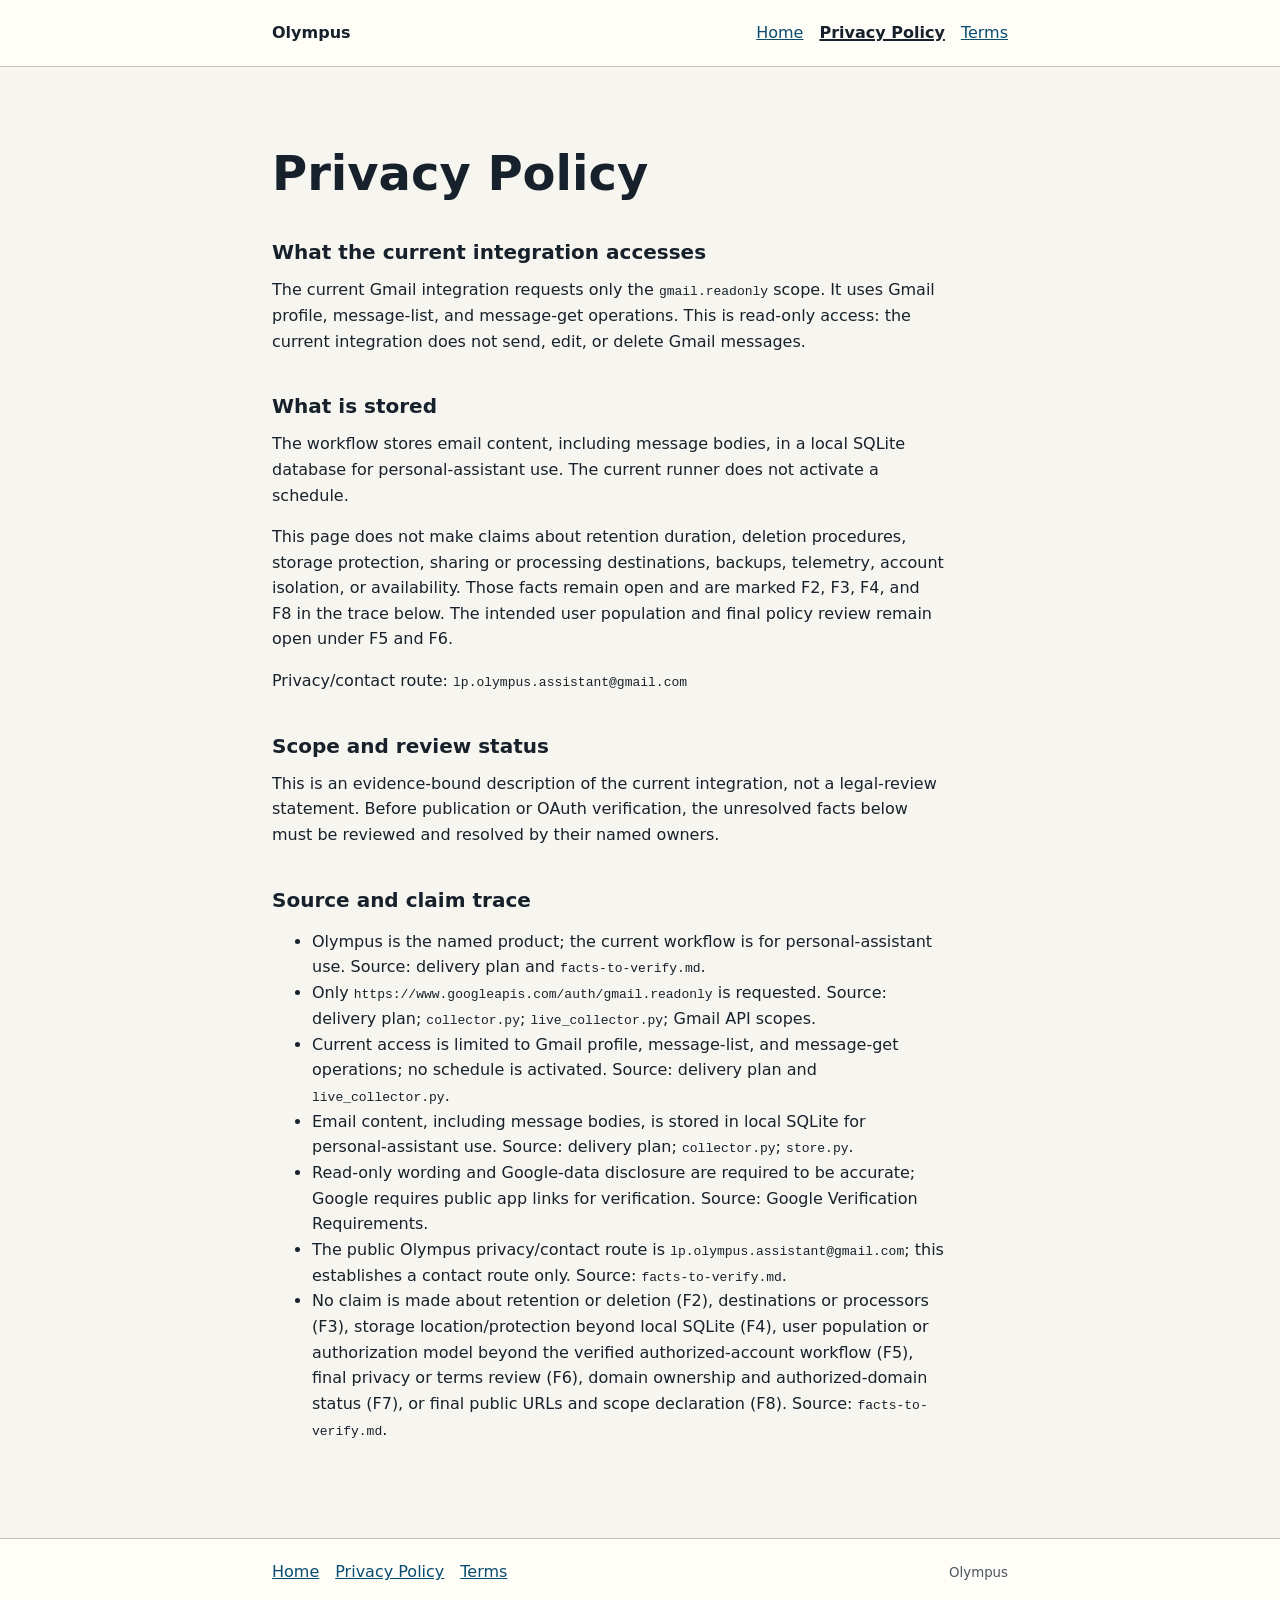
==== privacy/index.html @ 6cd53a34 "Add files via upload" ====
<!doctype html>
<html lang="en">
<head>
  <meta charset="utf-8">
  <meta name="viewport" content="width=device-width, initial-scale=1">
  <title>Privacy Policy | Olympus</title>
  <link rel="stylesheet" href="/styles.css">
</head>
<body>
  <header class="site-header">
    <div class="site-shell">
      <a class="brand" href="/">Olympus</a>
      <nav class="site-nav" aria-label="Primary navigation">
        <a href="/">Home</a>
        <a href="/privacy/" aria-current="page">Privacy Policy</a>
        <a href="/terms/">Terms</a>
      </nav>
    </div>
  </header>
  <main class="site-shell">
    <article>
      <h1>Privacy Policy</h1>
      <h2>What the current integration accesses</h2>
      <p>The current Gmail integration requests only the <code>gmail.readonly</code> scope. It uses Gmail profile, message-list, and message-get operations. This is read-only access: the current integration does not send, edit, or delete Gmail messages.</p>
      <h2>What is stored</h2>
      <p>The workflow stores email content, including message bodies, in a local SQLite database for personal-assistant use. The current runner does not activate a schedule.</p>
      <p>This page does not make claims about retention duration, deletion procedures, storage protection, sharing or processing destinations, backups, telemetry, account isolation, or availability. Those facts remain open and are marked F2, F3, F4, and F8 in the trace below. The intended user population and final policy review remain open under F5 and F6.</p>
      <p>Privacy/contact route: <code>lp.olympus.assistant@gmail.com</code></p>
      <h2>Scope and review status</h2>
      <p>This is an evidence-bound description of the current integration, not a legal-review statement. Before publication or OAuth verification, the unresolved facts below must be reviewed and resolved by their named owners.</p>
      <section id="source-and-claim-trace">
        <h2>Source and claim trace</h2>
        <ul>
          <li>Olympus is the named product; the current workflow is for personal-assistant use. Source: delivery plan and <code>facts-to-verify.md</code>.</li>
          <li>Only <code>https://www.googleapis.com/auth/gmail.readonly</code> is requested. Source: delivery plan; <code>collector.py</code>; <code>live_collector.py</code>; Gmail API scopes.</li>
          <li>Current access is limited to Gmail profile, message-list, and message-get operations; no schedule is activated. Source: delivery plan and <code>live_collector.py</code>.</li>
          <li>Email content, including message bodies, is stored in local SQLite for personal-assistant use. Source: delivery plan; <code>collector.py</code>; <code>store.py</code>.</li>
          <li>Read-only wording and Google-data disclosure are required to be accurate; Google requires public app links for verification. Source: Google Verification Requirements.</li>
          <li>The public Olympus privacy/contact route is <code>lp.olympus.assistant@gmail.com</code>; this establishes a contact route only. Source: <code>facts-to-verify.md</code>.</li>
          <li>No claim is made about retention or deletion (F2), destinations or processors (F3), storage location/protection beyond local SQLite (F4), user population or authorization model beyond the verified authorized-account workflow (F5), final privacy or terms review (F6), domain ownership and authorized-domain status (F7), or final public URLs and scope declaration (F8). Source: <code>facts-to-verify.md</code>.</li>
        </ul>
      </section>
    </article>
  </main>
  <footer class="site-footer">
    <div class="site-shell">
      <nav class="site-nav" aria-label="Footer navigation">
        <a href="/">Home</a>
        <a href="/privacy/">Privacy Policy</a>
        <a href="/terms/">Terms</a>
      </nav>
      <small>Olympus</small>
    </div>
  </footer>
</body>
</html>
---- styles.css ----
:root {
  color-scheme: light;
  font-family: system-ui, -apple-system, BlinkMacSystemFont, "Segoe UI", sans-serif;
  color: #17212b;
  background: #f7f5f0;
}

* {
  box-sizing: border-box;
}

body {
  margin: 0;
  line-height: 1.6;
}

.site-shell {
  width: min(100% - 2rem, 46rem);
  margin-inline: auto;
}

.site-header {
  border-block-end: 1px solid #c9c4b9;
  background: #fffdf8;
}

.site-header .site-shell,
.site-footer .site-shell,
.site-nav {
  display: flex;
  align-items: center;
  gap: 1rem;
}

.site-header .site-shell,
.site-footer .site-shell {
  justify-content: space-between;
  padding-block: 1rem;
}

.site-nav {
  flex-wrap: wrap;
}

.brand {
  color: #17212b;
  font-weight: 700;
  text-decoration: none;
}

.site-nav a {
  color: #084c70;
  padding-block: 0.25rem;
}

.site-nav a[aria-current="page"] {
  color: #17212b;
  font-weight: 700;
  text-decoration-thickness: 0.15em;
}

main {
  padding-block: clamp(2rem, 7vw, 5rem);
}

article {
  max-width: 42rem;
}

h1 {
  margin-block: 0 1rem;
  font-size: clamp(2rem, 5vw, 3rem);
  line-height: 1.12;
}

h2 {
  margin-block: 2.5rem 0.75rem;
  font-size: 1.25rem;
  line-height: 1.25;
}

p {
  margin-block: 0 1rem;
}

a:focus-visible {
  outline: 3px solid #b64c00;
  outline-offset: 3px;
}

.site-footer {
  border-block-start: 1px solid #c9c4b9;
  background: #fffdf8;
}

.site-footer small {
  color: #4b5560;
}

@media (width < 36rem) {
  .site-header .site-shell,
  .site-footer .site-shell {
    align-items: flex-start;
    flex-direction: column;
  }
}
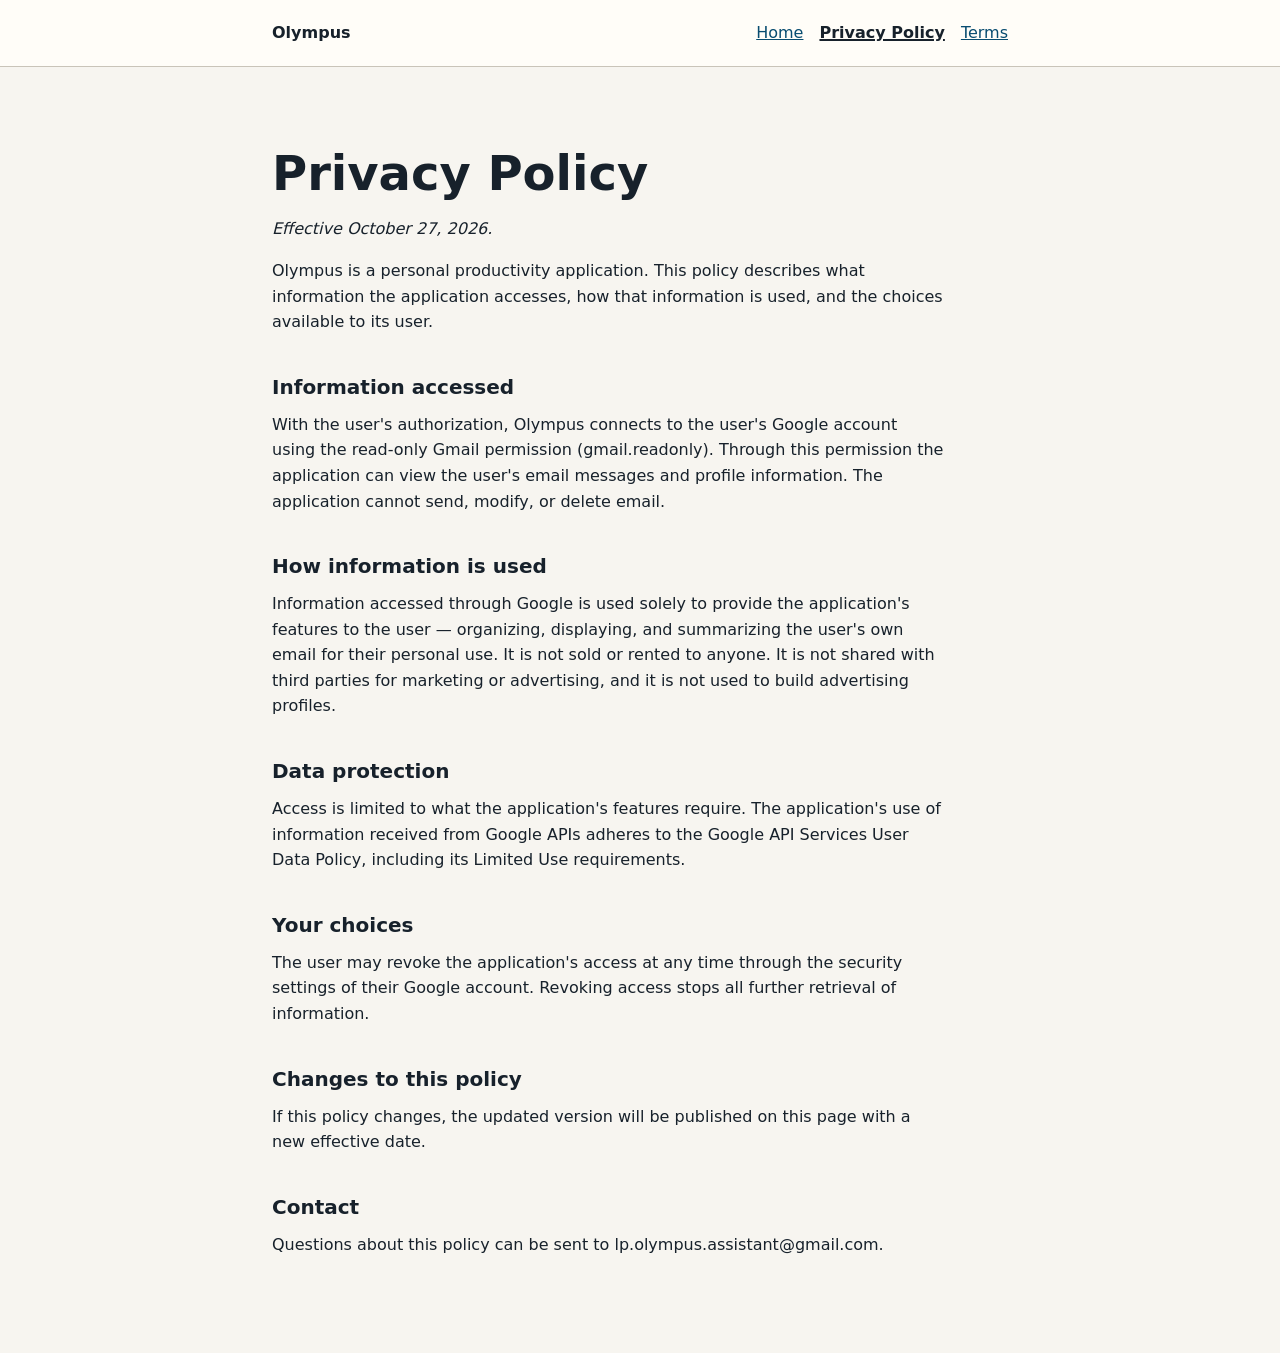
==== commit 702a4ac8: "Add files via upload" ====
--- a/privacy/index.html
+++ b/privacy/index.html
@@ -1,56 +1,40 @@
 <!doctype html>
 <html lang="en">
 <head>
-  <meta charset="utf-8">
-  <meta name="viewport" content="width=device-width, initial-scale=1">
-  <title>Privacy Policy | Olympus</title>
-  <link rel="stylesheet" href="/styles.css">
+<meta charset="utf-8">
+<meta name="viewport" content="width=device-width, initial-scale=1">
+<title>Privacy Policy | Olympus</title>
+<link rel="stylesheet" href="/styles.css">
 </head>
 <body>
-  <header class="site-header">
-    <div class="site-shell">
-      <a class="brand" href="/">Olympus</a>
-      <nav class="site-nav" aria-label="Primary navigation">
-        <a href="/">Home</a>
-        <a href="/privacy/" aria-current="page">Privacy Policy</a>
-        <a href="/terms/">Terms</a>
-      </nav>
-    </div>
-  </header>
-  <main class="site-shell">
-    <article>
-      <h1>Privacy Policy</h1>
-      <h2>What the current integration accesses</h2>
-      <p>The current Gmail integration requests only the <code>gmail.readonly</code> scope. It uses Gmail profile, message-list, and message-get operations. This is read-only access: the current integration does not send, edit, or delete Gmail messages.</p>
-      <h2>What is stored</h2>
-      <p>The workflow stores email content, including message bodies, in a local SQLite database for personal-assistant use. The current runner does not activate a schedule.</p>
-      <p>This page does not make claims about retention duration, deletion procedures, storage protection, sharing or processing destinations, backups, telemetry, account isolation, or availability. Those facts remain open and are marked F2, F3, F4, and F8 in the trace below. The intended user population and final policy review remain open under F5 and F6.</p>
-      <p>Privacy/contact route: <code>lp.olympus.assistant@gmail.com</code></p>
-      <h2>Scope and review status</h2>
-      <p>This is an evidence-bound description of the current integration, not a legal-review statement. Before publication or OAuth verification, the unresolved facts below must be reviewed and resolved by their named owners.</p>
-      <section id="source-and-claim-trace">
-        <h2>Source and claim trace</h2>
-        <ul>
-          <li>Olympus is the named product; the current workflow is for personal-assistant use. Source: delivery plan and <code>facts-to-verify.md</code>.</li>
-          <li>Only <code>https://www.googleapis.com/auth/gmail.readonly</code> is requested. Source: delivery plan; <code>collector.py</code>; <code>live_collector.py</code>; Gmail API scopes.</li>
-          <li>Current access is limited to Gmail profile, message-list, and message-get operations; no schedule is activated. Source: delivery plan and <code>live_collector.py</code>.</li>
-          <li>Email content, including message bodies, is stored in local SQLite for personal-assistant use. Source: delivery plan; <code>collector.py</code>; <code>store.py</code>.</li>
-          <li>Read-only wording and Google-data disclosure are required to be accurate; Google requires public app links for verification. Source: Google Verification Requirements.</li>
-          <li>The public Olympus privacy/contact route is <code>lp.olympus.assistant@gmail.com</code>; this establishes a contact route only. Source: <code>facts-to-verify.md</code>.</li>
-          <li>No claim is made about retention or deletion (F2), destinations or processors (F3), storage location/protection beyond local SQLite (F4), user population or authorization model beyond the verified authorized-account workflow (F5), final privacy or terms review (F6), domain ownership and authorized-domain status (F7), or final public URLs and scope declaration (F8). Source: <code>facts-to-verify.md</code>.</li>
-        </ul>
-      </section>
-    </article>
-  </main>
-  <footer class="site-footer">
-    <div class="site-shell">
-      <nav class="site-nav" aria-label="Footer navigation">
-        <a href="/">Home</a>
-        <a href="/privacy/">Privacy Policy</a>
-        <a href="/terms/">Terms</a>
-      </nav>
-      <small>Olympus</small>
-    </div>
-  </footer>
+<header class="site-header">
+  <div class="site-shell">
+    <a class="brand" href="/">Olympus</a>
+    <nav class="site-nav" aria-label="Primary navigation">
+      <a href="/">Home</a>
+      <a href="/privacy/" aria-current="page">Privacy Policy</a>
+      <a href="/terms/">Terms</a>
+    </nav>
+  </div>
+</header>
+<main class="site-shell">
+  <article>
+    <h1>Privacy Policy</h1>
+    <p><em>Effective October 27, 2026.</em></p>
+    <p>Olympus is a personal productivity application. This policy describes what information the application accesses, how that information is used, and the choices available to its user.</p>
+    <h2>Information accessed</h2>
+    <p>With the user's authorization, Olympus connects to the user's Google account using the read-only Gmail permission (gmail.readonly). Through this permission the application can view the user's email messages and profile information. The application cannot send, modify, or delete email.</p>
+    <h2>How information is used</h2>
+    <p>Information accessed through Google is used solely to provide the application's features to the user — organizing, displaying, and summarizing the user's own email for their personal use. It is not sold or rented to anyone. It is not shared with third parties for marketing or advertising, and it is not used to build advertising profiles.</p>
+    <h2>Data protection</h2>
+    <p>Access is limited to what the application's features require. The application's use of information received from Google APIs adheres to the Google API Services User Data Policy, including its Limited Use requirements.</p>
+    <h2>Your choices</h2>
+    <p>The user may revoke the application's access at any time through the security settings of their Google account. Revoking access stops all further retrieval of information.</p>
+    <h2>Changes to this policy</h2>
+    <p>If this policy changes, the updated version will be published on this page with a new effective date.</p>
+    <h2>Contact</h2>
+    <p>Questions about this policy can be sent to lp.olympus.assistant@gmail.com.</p>
+  </article>
+</main>
 </body>
 </html>
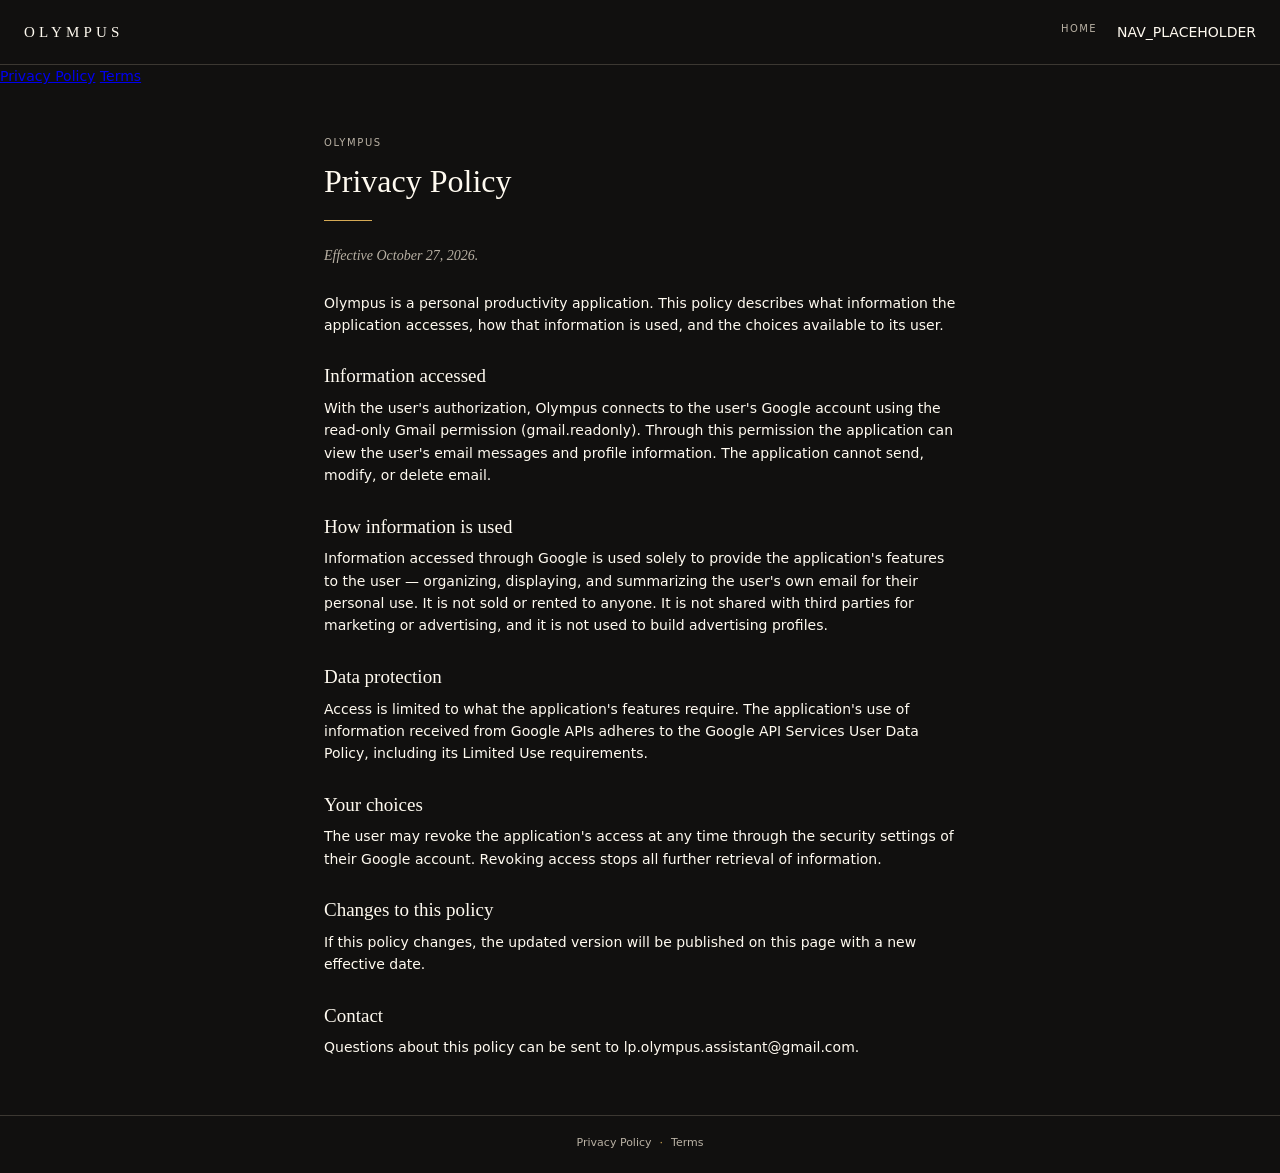
==== commit 9c539bdb: "Rename privacy.html to index.html" ====
--- a/privacy/index.html
+++ b/privacy/index.html
@@ -4,37 +4,129 @@
 <meta charset="utf-8">
 <meta name="viewport" content="width=device-width, initial-scale=1">
 <title>Privacy Policy | Olympus</title>
-<link rel="stylesheet" href="/styles.css">
+<style>
+  :root{
+    --ink:#11100F;
+    --ivory:#FFFAF0;
+    --gold:#D5AA55;
+    --stone:#B9B1A4;
+    --rule:#3C3832;
+    --serif:"P052","Palatino Linotype",Palatino,Georgia,"Times New Roman",serif;
+    --sans:"URW Gothic","Century Gothic","Avenir Next",Avenir,"Segoe UI",system-ui,-apple-system,sans-serif;
+  }
+  *{margin:0;padding:0;box-sizing:border-box;}
+  html{-webkit-text-size-adjust:100%;}
+  body{
+    background:var(--ink);
+    color:var(--ivory);
+    font-family:var(--sans);
+    font-size:14px;
+    line-height:1.6;
+  }
+  .topbar{
+    display:flex;
+    justify-content:space-between;
+    align-items:center;
+    padding:20px 24px;
+    border-bottom:1px solid var(--rule);
+  }
+  .wordmark{
+    font-family:var(--serif);
+    font-size:15px;
+    letter-spacing:0.28em;
+    color:var(--ivory);
+    text-decoration:none;
+  }
+  .topnav{display:flex;gap:20px;}
+  .topnav a{
+    font-size:10px;
+    letter-spacing:0.14em;
+    text-transform:uppercase;
+    color:var(--stone);
+    text-decoration:none;
+  }
+  .topnav a:hover{color:var(--gold);}
+  .topnav a[aria-current="page"]{color:var(--gold);}
+  main{
+    max-width:680px;
+    margin:0 auto;
+    padding:48px 24px 40px;
+  }
+  .eyebrow{
+    font-size:10px;
+    letter-spacing:0.16em;
+    text-transform:uppercase;
+    color:var(--stone);
+    margin-bottom:12px;
+  }
+  h1{
+    font-family:var(--serif);
+    font-weight:400;
+    font-size:32px;
+    line-height:1.15;
+    color:var(--ivory);
+  }
+  .goldrule{width:48px;height:1px;background:var(--gold);margin:20px 0 24px;}
+  .effective{font-family:var(--serif);font-style:italic;font-size:14px;color:var(--stone);margin-bottom:24px;}
+  p{margin-bottom:16px;color:var(--ivory);}
+  h2{
+    font-family:var(--serif);
+    font-weight:400;
+    font-size:19px;
+    line-height:1.3;
+    color:var(--ivory);
+    margin:28px 0 8px;
+  }
+  footer{
+    border-top:1px solid var(--rule);
+    padding:18px 24px 22px;
+    text-align:center;
+  }
+  .footnav{font-size:11px;color:var(--stone);}
+  .footnav a{color:var(--stone);text-decoration:none;}
+  .footnav a:hover{color:var(--gold);}
+  .footnav .dot{color:var(--gold);padding:0 8px;}
+  @media (max-width:480px){
+    h1{font-size:26px;}
+    main{padding:36px 16px 32px;}
+    .topbar{padding:16px;}
+    .topnav{gap:14px;}
+  }
+</style>
 </head>
 <body>
-<header class="site-header">
-  <div class="site-shell">
-    <a class="brand" href="/">Olympus</a>
-    <nav class="site-nav" aria-label="Primary navigation">
-      <a href="/">Home</a>
-      <a href="/privacy/" aria-current="page">Privacy Policy</a>
-      <a href="/terms/">Terms</a>
-    </nav>
-  </div>
-</header>
-<main class="site-shell">
-  <article>
-    <h1>Privacy Policy</h1>
-    <p><em>Effective October 27, 2026.</em></p>
-    <p>Olympus is a personal productivity application. This policy describes what information the application accesses, how that information is used, and the choices available to its user.</p>
-    <h2>Information accessed</h2>
-    <p>With the user's authorization, Olympus connects to the user's Google account using the read-only Gmail permission (gmail.readonly). Through this permission the application can view the user's email messages and profile information. The application cannot send, modify, or delete email.</p>
-    <h2>How information is used</h2>
-    <p>Information accessed through Google is used solely to provide the application's features to the user — organizing, displaying, and summarizing the user's own email for their personal use. It is not sold or rented to anyone. It is not shared with third parties for marketing or advertising, and it is not used to build advertising profiles.</p>
-    <h2>Data protection</h2>
-    <p>Access is limited to what the application's features require. The application's use of information received from Google APIs adheres to the Google API Services User Data Policy, including its Limited Use requirements.</p>
-    <h2>Your choices</h2>
-    <p>The user may revoke the application's access at any time through the security settings of their Google account. Revoking access stops all further retrieval of information.</p>
-    <h2>Changes to this policy</h2>
-    <p>If this policy changes, the updated version will be published on this page with a new effective date.</p>
-    <h2>Contact</h2>
-    <p>Questions about this policy can be sent to lp.olympus.assistant@gmail.com.</p>
-  </article>
+<header class="topbar">
+  <a class="wordmark" href="/">OLYMPUS</a>
+  <nav class="topnav" aria-label="Primary navigation">
+    <a href="/">Home</a>
+    NAV_PLACEHOLDER
+  </nav>
+</header>    <a href="/privacy/" aria-current="page">Privacy Policy</a>
+    <a href="/terms/">Terms</a>
+
+<main>
+  <p class="eyebrow">Olympus</p>
+  <h1>Privacy Policy</h1>
+  <div class="goldrule"></div>
+  <p class="effective">Effective October 27, 2026.</p>
+  <p>Olympus is a personal productivity application. This policy describes what information the application accesses, how that information is used, and the choices available to its user.</p>
+  <h2>Information accessed</h2>
+  <p>With the user's authorization, Olympus connects to the user's Google account using the read-only Gmail permission (gmail.readonly). Through this permission the application can view the user's email messages and profile information. The application cannot send, modify, or delete email.</p>
+  <h2>How information is used</h2>
+  <p>Information accessed through Google is used solely to provide the application's features to the user — organizing, displaying, and summarizing the user's own email for their personal use. It is not sold or rented to anyone. It is not shared with third parties for marketing or advertising, and it is not used to build advertising profiles.</p>
+  <h2>Data protection</h2>
+  <p>Access is limited to what the application's features require. The application's use of information received from Google APIs adheres to the Google API Services User Data Policy, including its Limited Use requirements.</p>
+  <h2>Your choices</h2>
+  <p>The user may revoke the application's access at any time through the security settings of their Google account. Revoking access stops all further retrieval of information.</p>
+  <h2>Changes to this policy</h2>
+  <p>If this policy changes, the updated version will be published on this page with a new effective date.</p>
+  <h2>Contact</h2>
+  <p>Questions about this policy can be sent to lp.olympus.assistant@gmail.com.</p>
 </main>
+<footer>
+  <nav class="footnav">
+    <a href="/privacy/">Privacy Policy</a><span class="dot">·</span><a href="/terms/">Terms</a>
+  </nav>
+</footer>
 </body>
 </html>
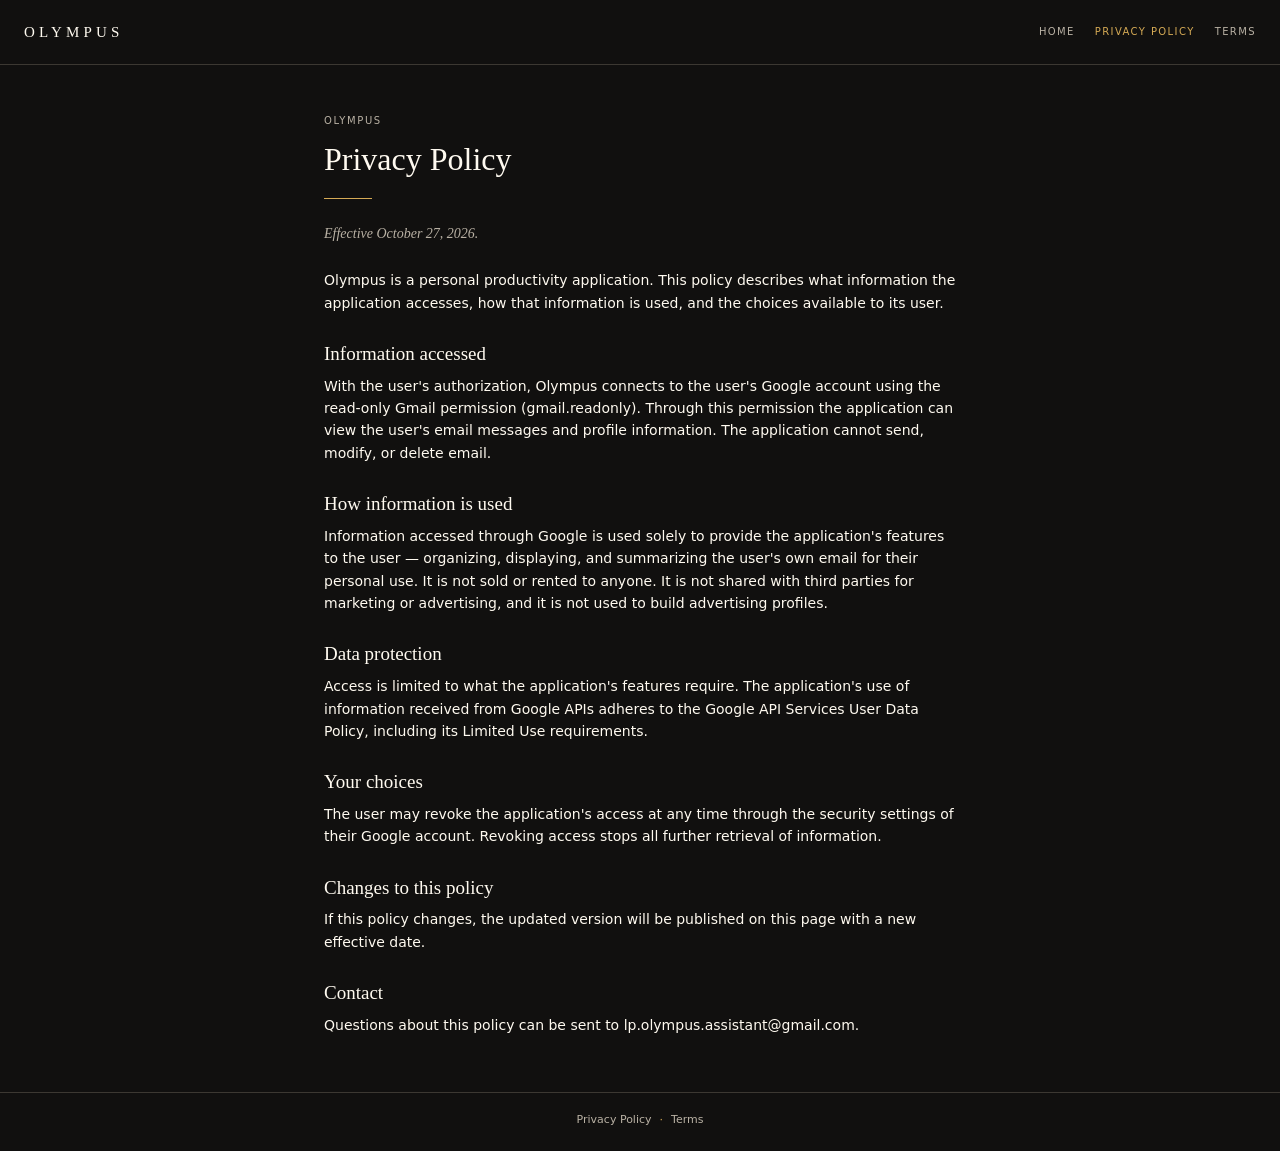
==== commit 8f184fbf: "Rename privacy-fixed.html to index.html" ====
--- a/privacy/index.html
+++ b/privacy/index.html
@@ -99,11 +99,10 @@
   <a class="wordmark" href="/">OLYMPUS</a>
   <nav class="topnav" aria-label="Primary navigation">
     <a href="/">Home</a>
-    NAV_PLACEHOLDER
+    <a href="/privacy/" aria-current="page">Privacy Policy</a>
+    <a href="/terms/">Terms</a>
   </nav>
-</header>    <a href="/privacy/" aria-current="page">Privacy Policy</a>
-    <a href="/terms/">Terms</a>
-
+</header>
 <main>
   <p class="eyebrow">Olympus</p>
   <h1>Privacy Policy</h1>
